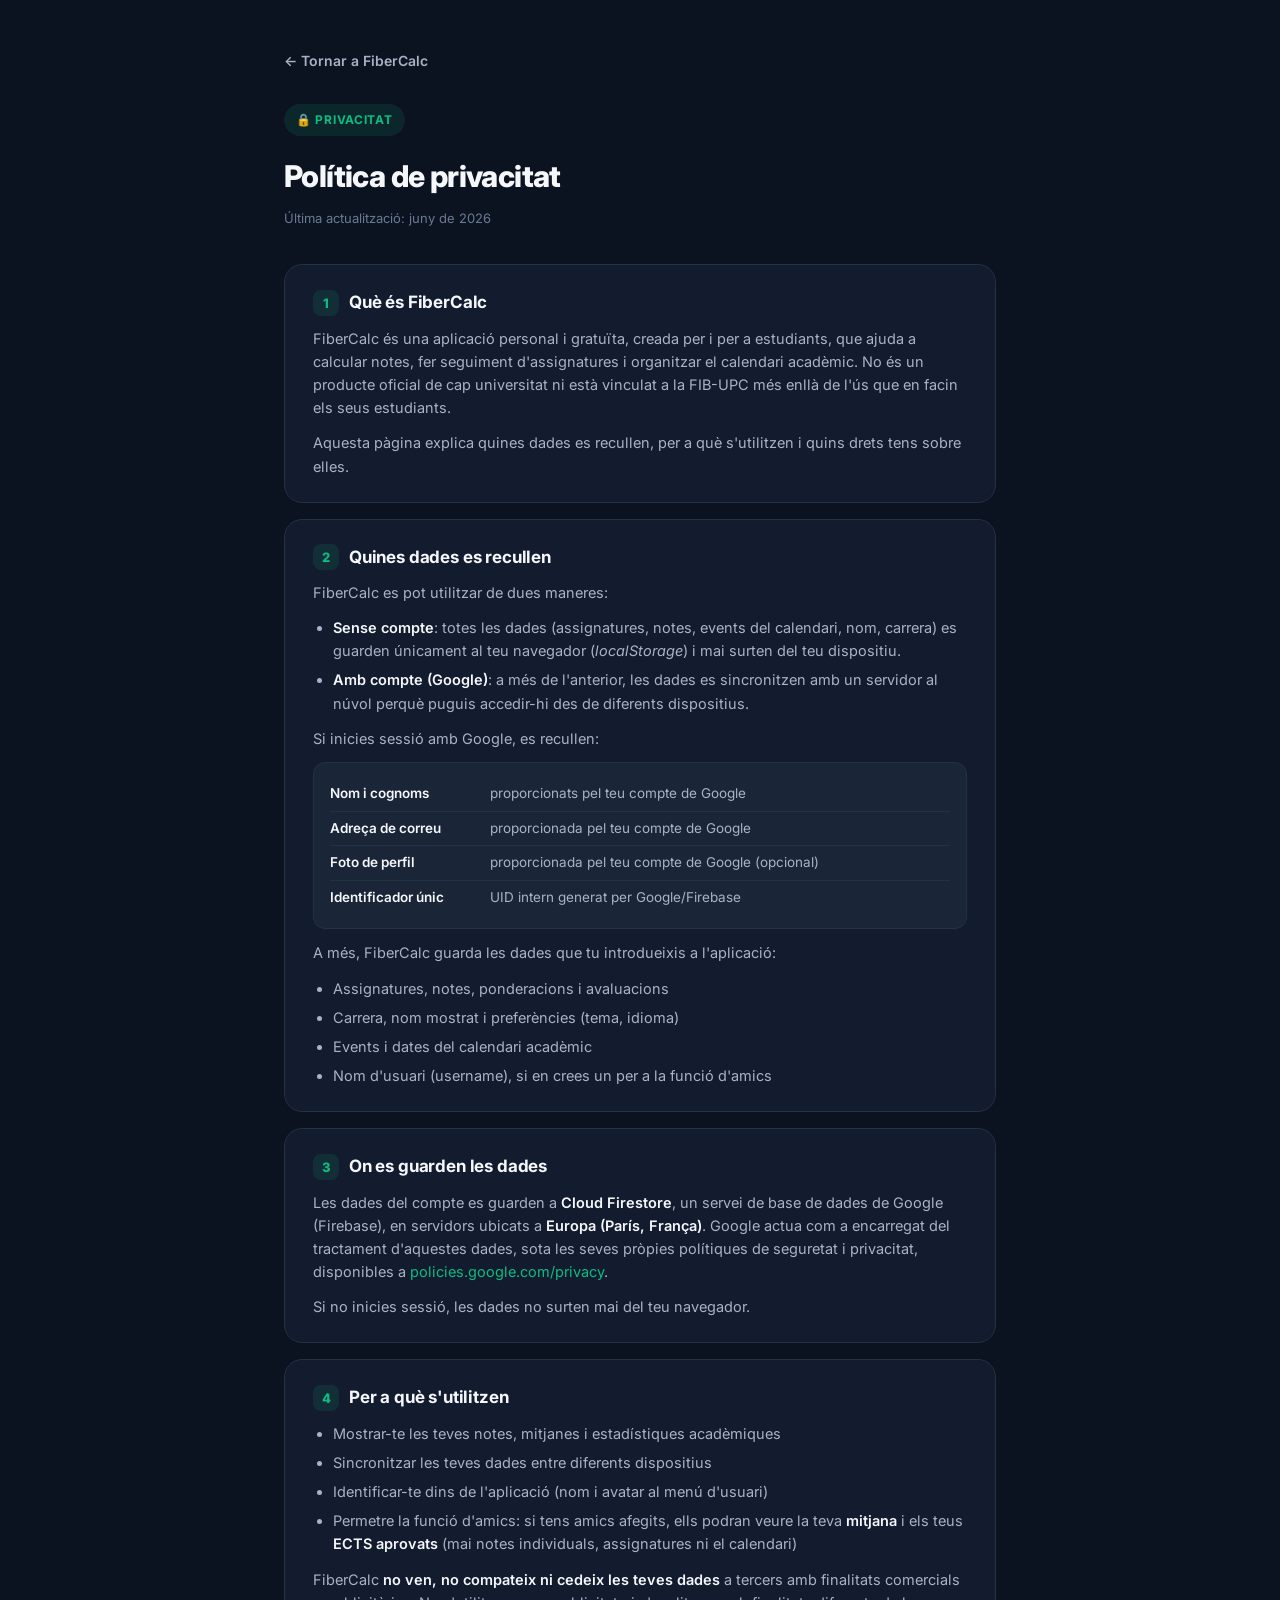
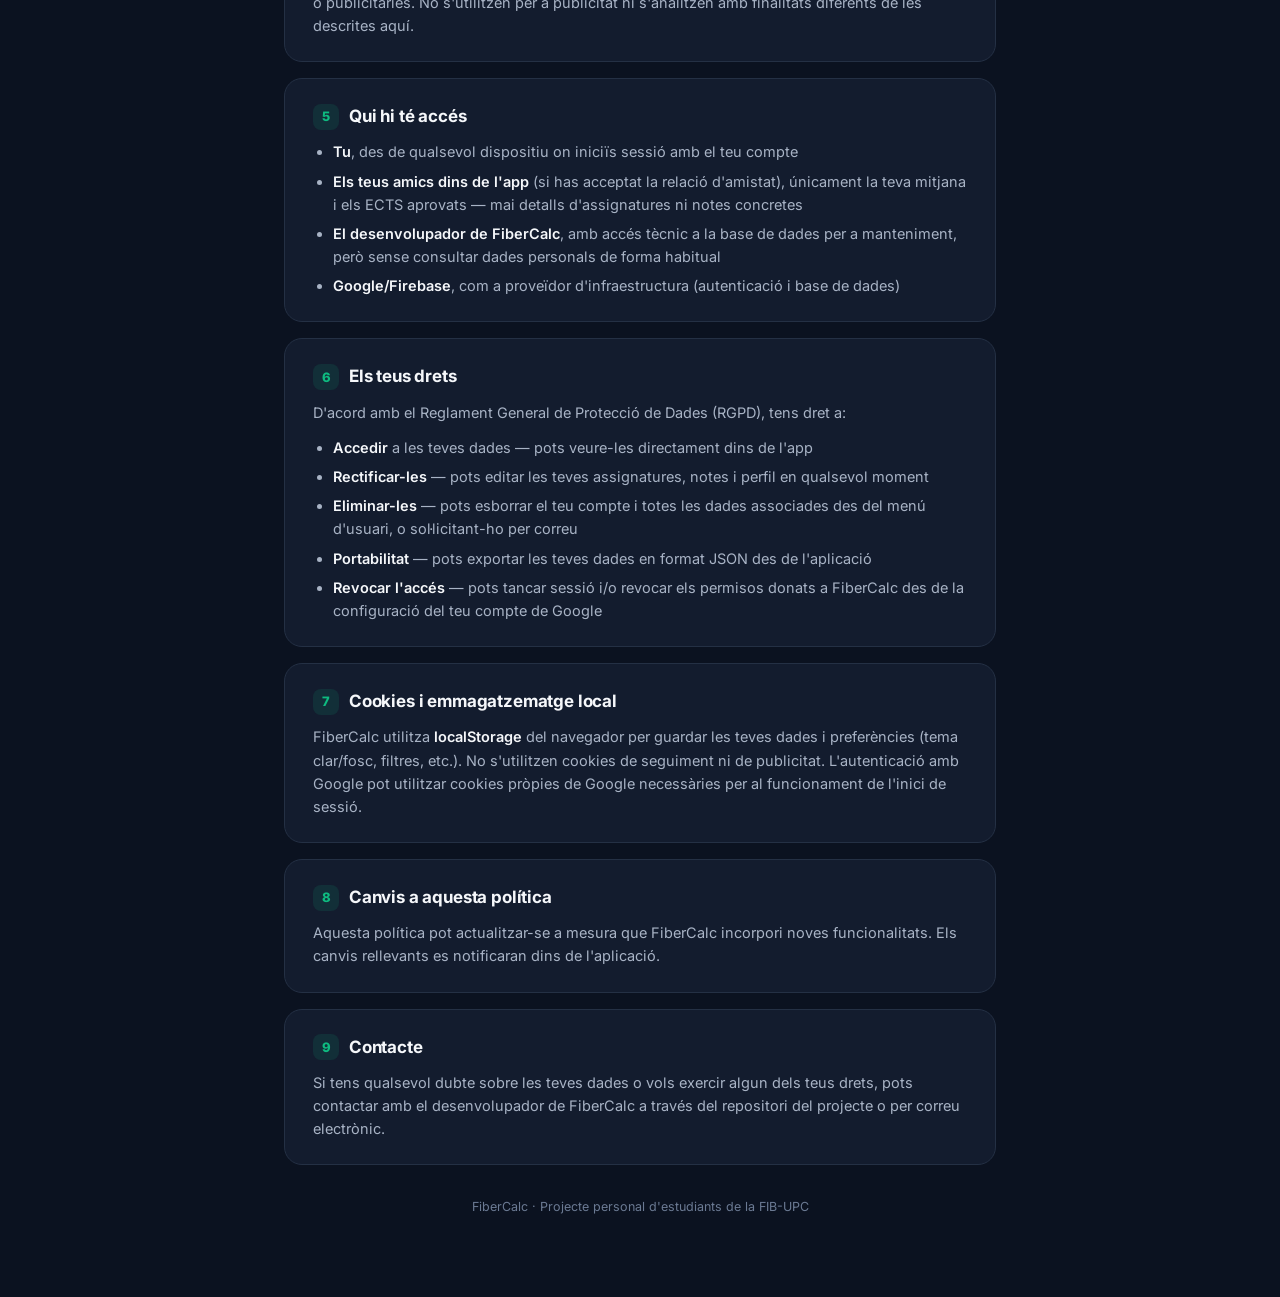
==== privacitat.html @ bd5e59a5 "Add files via upload" ====
<!DOCTYPE html>
<html lang="ca">
<head>
<meta charset="UTF-8" />
<meta name="viewport" content="width=device-width, initial-scale=1.0" />
<title>Política de privacitat — FiberCalc</title>
<link rel="preconnect" href="https://fonts.googleapis.com">
<link rel="preconnect" href="https://fonts.gstatic.com" crossorigin>
<link href="https://fonts.googleapis.com/css2?family=Inter:wght@400;500;600;700;800&display=swap" rel="stylesheet">
<style>
  :root {
    --bg: #0B1220;
    --surface: #131C2E;
    --surface-elev: #1A2538;
    --border: #243044;
    --text-primary: #F5F7FA;
    --text-secondary: #A8B3C5;
    --text-tertiary: #6B7A93;
    --accent: #0EBB80;
    --accent-soft: rgba(14,187,128,0.12);
    --radius-lg: 18px;
    --radius-md: 12px;
  }
  * { box-sizing: border-box; }
  body {
    margin: 0;
    font-family: 'Inter', -apple-system, sans-serif;
    background: var(--bg);
    color: var(--text-primary);
    line-height: 1.6;
    -webkit-font-smoothing: antialiased;
  }
  .wrap {
    max-width: 760px;
    margin: 0 auto;
    padding: 48px 24px 80px;
  }
  .back-link {
    display: inline-flex;
    align-items: center;
    gap: 6px;
    color: var(--text-secondary);
    text-decoration: none;
    font-size: 14px;
    font-weight: 600;
    margin-bottom: 32px;
    transition: color 0.15s;
  }
  .back-link:hover { color: var(--accent); }
  .header { margin-bottom: 36px; }
  .header .badge {
    display: inline-flex;
    align-items: center;
    gap: 8px;
    background: var(--accent-soft);
    color: var(--accent);
    font-size: 12px;
    font-weight: 700;
    text-transform: uppercase;
    letter-spacing: 0.06em;
    padding: 6px 12px;
    border-radius: 999px;
    margin-bottom: 16px;
  }
  h1 {
    font-size: 30px;
    font-weight: 800;
    letter-spacing: -0.02em;
    margin: 0 0 8px;
  }
  .updated {
    font-size: 13px;
    color: var(--text-tertiary);
    margin: 0;
  }
  .card {
    background: var(--surface);
    border: 1px solid var(--border);
    border-radius: var(--radius-lg);
    padding: 24px 28px;
    margin-bottom: 16px;
  }
  h2 {
    font-size: 17px;
    font-weight: 700;
    letter-spacing: -0.01em;
    margin: 0 0 10px;
    display: flex;
    align-items: center;
    gap: 10px;
  }
  h2 .num {
    display: inline-flex;
    align-items: center;
    justify-content: center;
    width: 26px;
    height: 26px;
    border-radius: 8px;
    background: var(--accent-soft);
    color: var(--accent);
    font-size: 13px;
    font-weight: 800;
    flex-shrink: 0;
  }
  p { font-size: 14.5px; color: var(--text-secondary); margin: 0 0 12px; }
  p:last-child { margin-bottom: 0; }
  ul { margin: 0 0 12px; padding-left: 20px; font-size: 14.5px; color: var(--text-secondary); }
  ul:last-child { margin-bottom: 0; }
  li { margin-bottom: 6px; }
  li:last-child { margin-bottom: 0; }
  strong { color: var(--text-primary); font-weight: 600; }
  a { color: var(--accent); text-decoration: none; }
  a:hover { text-decoration: underline; }
  .table-box {
    background: var(--surface-elev);
    border: 1px solid var(--border);
    border-radius: var(--radius-md);
    padding: 14px 16px;
    margin: 12px 0;
    font-size: 13.5px;
  }
  .table-box .row { display: flex; gap: 10px; padding: 6px 0; border-bottom: 1px solid var(--border); }
  .table-box .row:last-child { border-bottom: none; }
  .table-box .row .k { color: var(--text-primary); font-weight: 600; min-width: 150px; flex-shrink: 0; }
  .table-box .row .v { color: var(--text-secondary); }
  .footer-note {
    text-align: center;
    font-size: 12.5px;
    color: var(--text-tertiary);
    margin-top: 32px;
  }
</style>
</head>
<body>
  <div class="wrap">
    <a class="back-link" href="/">← Tornar a FiberCalc</a>

    <div class="header">
      <div class="badge">🔒 Privacitat</div>
      <h1>Política de privacitat</h1>
      <p class="updated">Última actualització: juny de 2026</p>
    </div>

    <div class="card">
      <h2><span class="num">1</span>Què és FiberCalc</h2>
      <p>
        FiberCalc és una aplicació personal i gratuïta, creada per i per a estudiants, que ajuda a calcular notes,
        fer seguiment d'assignatures i organitzar el calendari acadèmic. No és un producte oficial de cap
        universitat ni està vinculat a la FIB-UPC més enllà de l'ús que en facin els seus estudiants.
      </p>
      <p>
        Aquesta pàgina explica quines dades es recullen, per a què s'utilitzen i quins drets tens sobre elles.
      </p>
    </div>

    <div class="card">
      <h2><span class="num">2</span>Quines dades es recullen</h2>
      <p>FiberCalc es pot utilitzar de dues maneres:</p>
      <ul>
        <li><strong>Sense compte</strong>: totes les dades (assignatures, notes, events del calendari, nom, carrera) es guarden únicament al teu navegador (<em>localStorage</em>) i mai surten del teu dispositiu.</li>
        <li><strong>Amb compte (Google)</strong>: a més de l'anterior, les dades es sincronitzen amb un servidor al núvol perquè puguis accedir-hi des de diferents dispositius.</li>
      </ul>
      <p>Si inicies sessió amb Google, es recullen:</p>
      <div class="table-box">
        <div class="row"><div class="k">Nom i cognoms</div><div class="v">proporcionats pel teu compte de Google</div></div>
        <div class="row"><div class="k">Adreça de correu</div><div class="v">proporcionada pel teu compte de Google</div></div>
        <div class="row"><div class="k">Foto de perfil</div><div class="v">proporcionada pel teu compte de Google (opcional)</div></div>
        <div class="row"><div class="k">Identificador únic</div><div class="v">UID intern generat per Google/Firebase</div></div>
      </div>
      <p>A més, FiberCalc guarda les dades que tu introdueixis a l'aplicació:</p>
      <ul>
        <li>Assignatures, notes, ponderacions i avaluacions</li>
        <li>Carrera, nom mostrat i preferències (tema, idioma)</li>
        <li>Events i dates del calendari acadèmic</li>
        <li>Nom d'usuari (username), si en crees un per a la funció d'amics</li>
      </ul>
    </div>

    <div class="card">
      <h2><span class="num">3</span>On es guarden les dades</h2>
      <p>
        Les dades del compte es guarden a <strong>Cloud Firestore</strong>, un servei de base de dades de Google
        (Firebase), en servidors ubicats a <strong>Europa (París, França)</strong>. Google actua com a
        encarregat del tractament d'aquestes dades, sota les seves pròpies polítiques de seguretat i privacitat,
        disponibles a
        <a href="https://policies.google.com/privacy" target="_blank" rel="noopener">policies.google.com/privacy</a>.
      </p>
      <p>
        Si no inicies sessió, les dades no surten mai del teu navegador.
      </p>
    </div>

    <div class="card">
      <h2><span class="num">4</span>Per a què s'utilitzen</h2>
      <ul>
        <li>Mostrar-te les teves notes, mitjanes i estadístiques acadèmiques</li>
        <li>Sincronitzar les teves dades entre diferents dispositius</li>
        <li>Identificar-te dins de l'aplicació (nom i avatar al menú d'usuari)</li>
        <li>Permetre la funció d'amics: si tens amics afegits, ells podran veure la teva <strong>mitjana</strong> i els teus <strong>ECTS aprovats</strong> (mai notes individuals, assignatures ni el calendari)</li>
      </ul>
      <p>
        FiberCalc <strong>no ven, no compateix ni cedeix les teves dades</strong> a tercers amb finalitats
        comercials o publicitàries. No s'utilitzen per a publicitat ni s'analitzen amb finalitats diferents
        de les descrites aquí.
      </p>
    </div>

    <div class="card">
      <h2><span class="num">5</span>Qui hi té accés</h2>
      <ul>
        <li><strong>Tu</strong>, des de qualsevol dispositiu on iniciïs sessió amb el teu compte</li>
        <li><strong>Els teus amics dins de l'app</strong> (si has acceptat la relació d'amistat), únicament la teva mitjana i els ECTS aprovats — mai detalls d'assignatures ni notes concretes</li>
        <li><strong>El desenvolupador de FiberCalc</strong>, amb accés tècnic a la base de dades per a manteniment, però sense consultar dades personals de forma habitual</li>
        <li><strong>Google/Firebase</strong>, com a proveïdor d'infraestructura (autenticació i base de dades)</li>
      </ul>
    </div>

    <div class="card">
      <h2><span class="num">6</span>Els teus drets</h2>
      <p>D'acord amb el Reglament General de Protecció de Dades (RGPD), tens dret a:</p>
      <ul>
        <li><strong>Accedir</strong> a les teves dades — pots veure-les directament dins de l'app</li>
        <li><strong>Rectificar-les</strong> — pots editar les teves assignatures, notes i perfil en qualsevol moment</li>
        <li><strong>Eliminar-les</strong> — pots esborrar el teu compte i totes les dades associades des del menú d'usuari, o sol·licitant-ho per correu</li>
        <li><strong>Portabilitat</strong> — pots exportar les teves dades en format JSON des de l'aplicació</li>
        <li><strong>Revocar l'accés</strong> — pots tancar sessió i/o revocar els permisos donats a FiberCalc des de la configuració del teu compte de Google</li>
      </ul>
    </div>

    <div class="card">
      <h2><span class="num">7</span>Cookies i emmagatzematge local</h2>
      <p>
        FiberCalc utilitza <strong>localStorage</strong> del navegador per guardar les teves dades i preferències
        (tema clar/fosc, filtres, etc.). No s'utilitzen cookies de seguiment ni de publicitat. L'autenticació amb
        Google pot utilitzar cookies pròpies de Google necessàries per al funcionament de l'inici de sessió.
      </p>
    </div>

    <div class="card">
      <h2><span class="num">8</span>Canvis a aquesta política</h2>
      <p>
        Aquesta política pot actualitzar-se a mesura que FiberCalc incorpori noves funcionalitats. Els canvis
        rellevants es notificaran dins de l'aplicació.
      </p>
    </div>

    <div class="card">
      <h2><span class="num">9</span>Contacte</h2>
      <p>
        Si tens qualsevol dubte sobre les teves dades o vols exercir algun dels teus drets, pots contactar
        amb el desenvolupador de FiberCalc a través del repositori del projecte o per correu electrònic.
      </p>
    </div>

    <p class="footer-note">FiberCalc · Projecte personal d'estudiants de la FIB-UPC</p>
  </div>
</body>
</html>
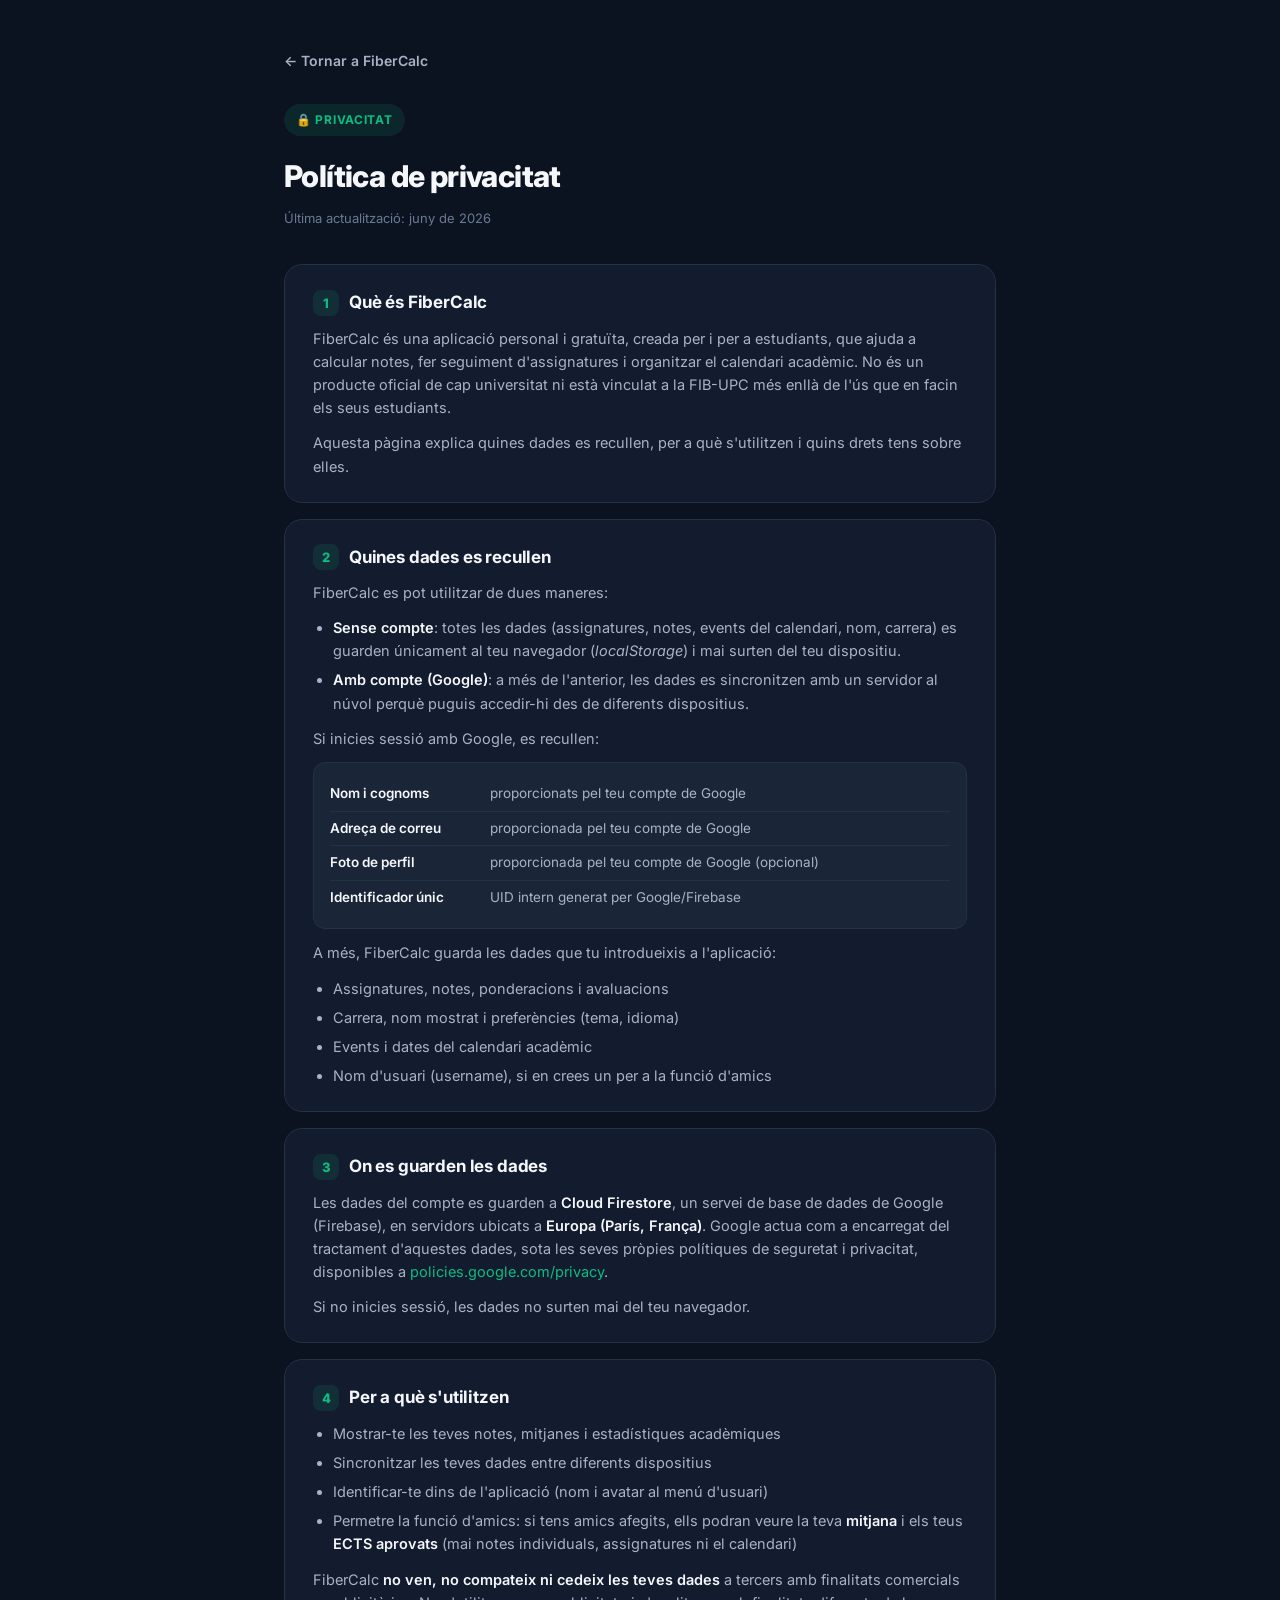
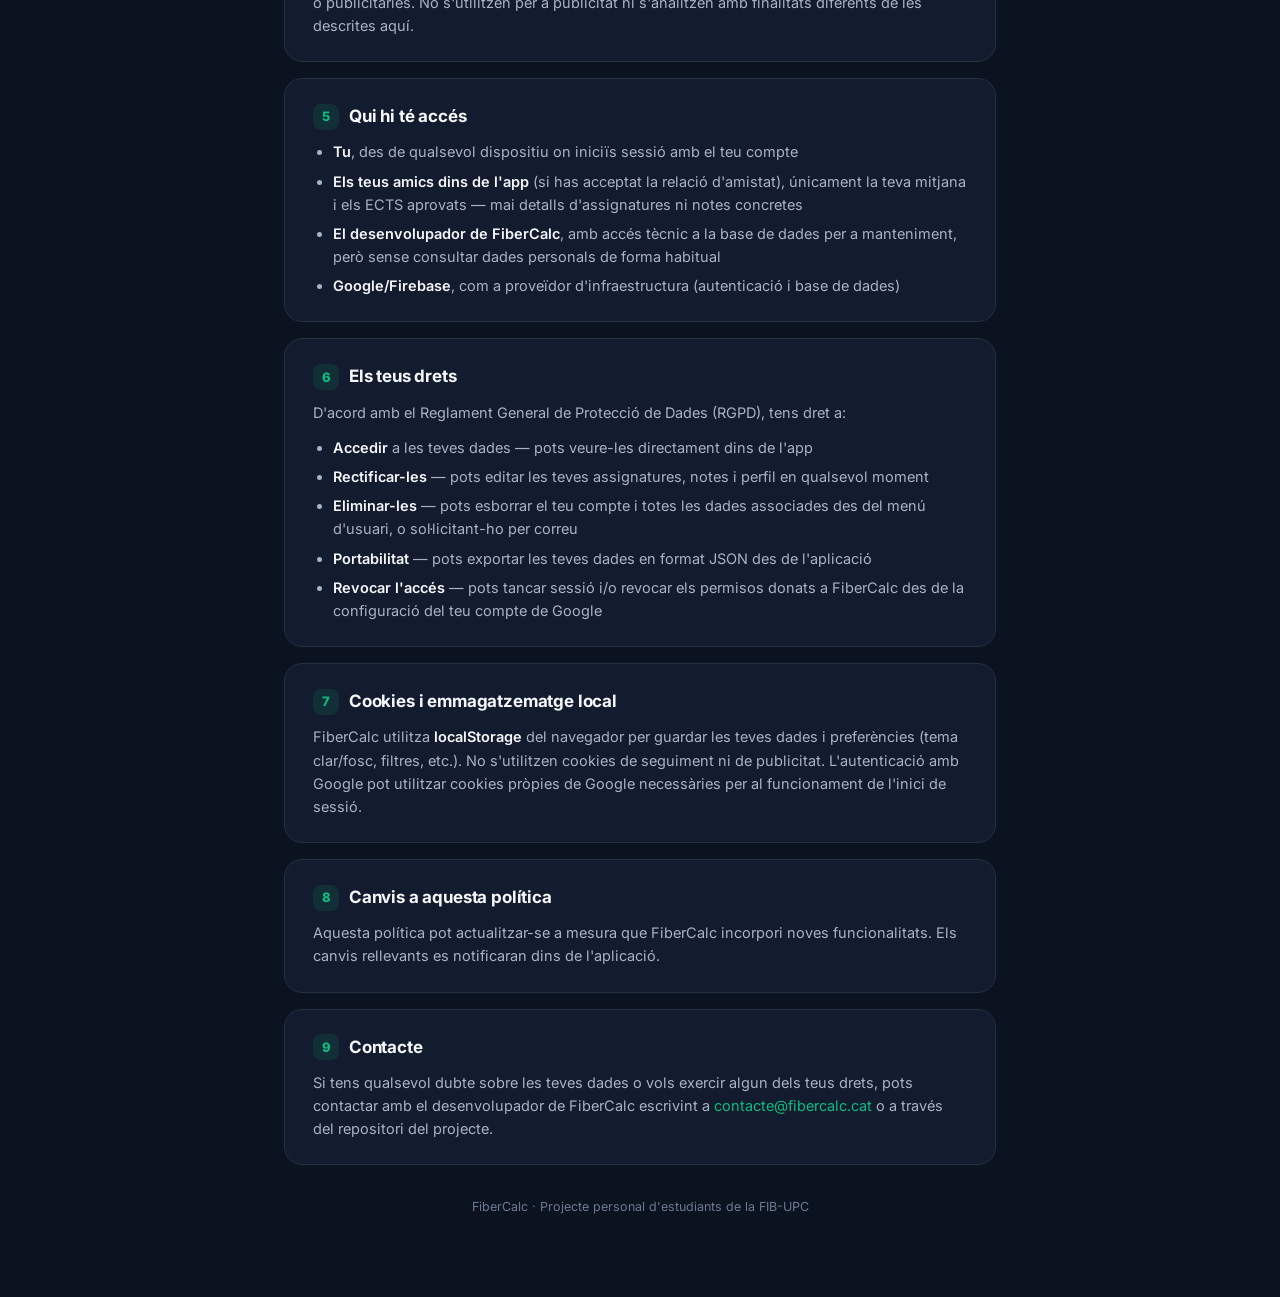
==== commit a1445ef5: "Afegeix correu de contacte al peu, avís legal i política de privacitat Co-Authored-By: Claude Sonnet" ====
--- a/privacitat.html
+++ b/privacitat.html
@@ -4,6 +4,10 @@
 <meta charset="UTF-8" />
 <meta name="viewport" content="width=device-width, initial-scale=1.0" />
 <title>Política de privacitat — FiberCalc</title>
+<link rel="icon" type="image/svg+xml" href="logo.svg">
+<link rel="icon" type="image/png" sizes="32x32" href="favicon-32.png">
+<link rel="apple-touch-icon" href="apple-touch-icon.png">
+<meta name="theme-color" content="#0EBB80">
 <link rel="preconnect" href="https://fonts.googleapis.com">
 <link rel="preconnect" href="https://fonts.gstatic.com" crossorigin>
 <link href="https://fonts.googleapis.com/css2?family=Inter:wght@400;500;600;700;800&display=swap" rel="stylesheet">
@@ -248,7 +252,7 @@
       <h2><span class="num">9</span>Contacte</h2>
       <p>
         Si tens qualsevol dubte sobre les teves dades o vols exercir algun dels teus drets, pots contactar
-        amb el desenvolupador de FiberCalc a través del repositori del projecte o per correu electrònic.
+        amb el desenvolupador de FiberCalc escrivint a <a href="mailto:contacte@fibercalc.cat">contacte@fibercalc.cat</a> o a través del repositori del projecte.
       </p>
     </div>
 
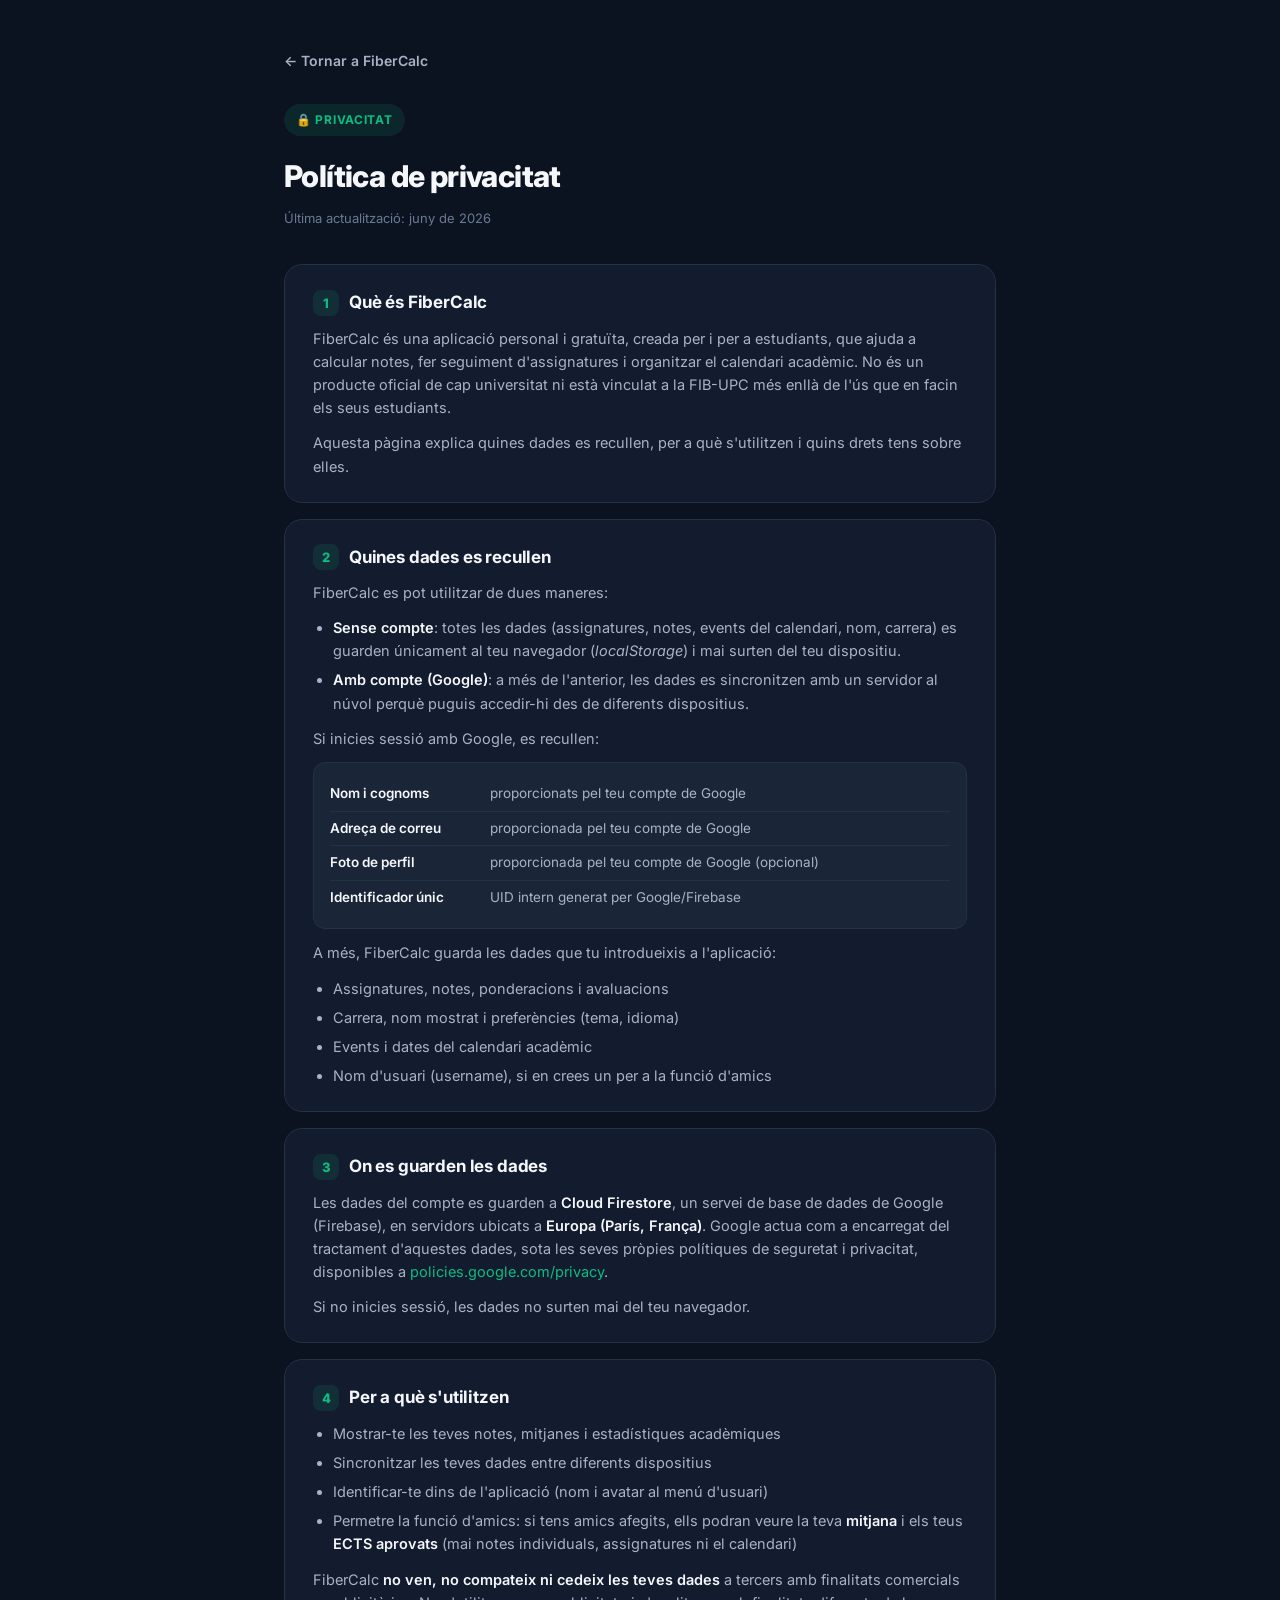
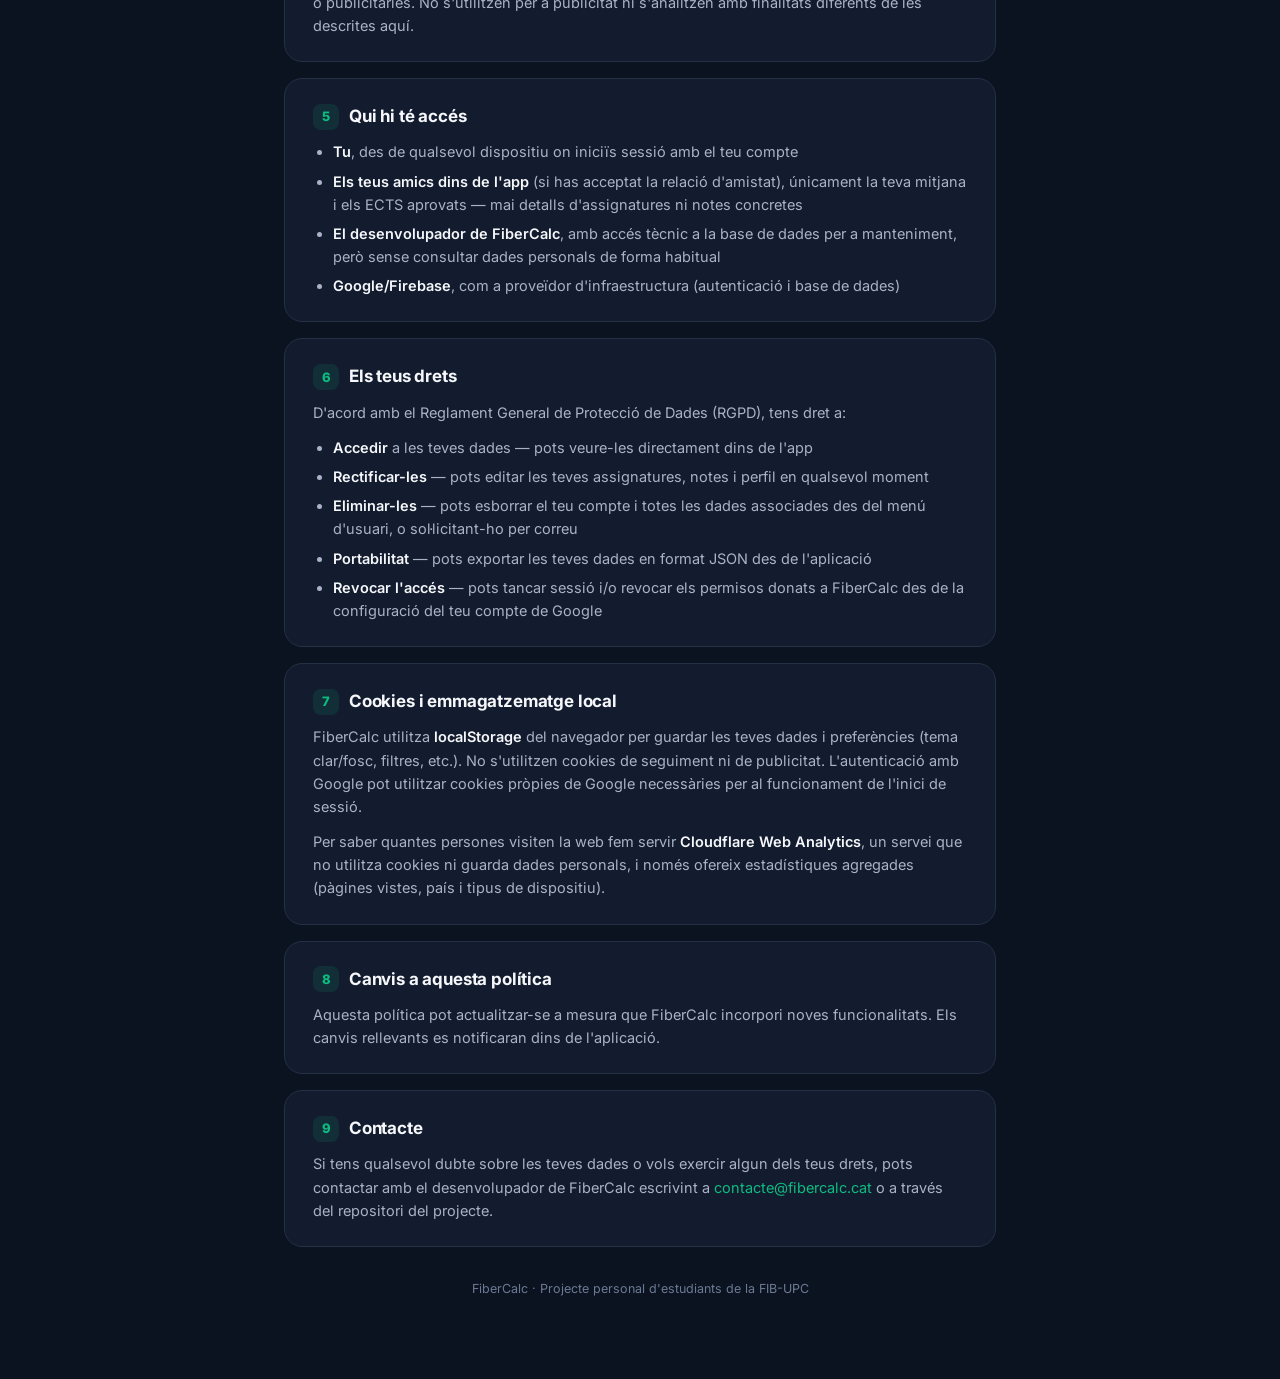
==== commit 218fd61b: "Afegeix Cloudflare Web Analytics i ho explica a l'avís legal i privacitat Co-Authored-By: Claude Son" ====
--- a/privacitat.html
+++ b/privacitat.html
@@ -238,6 +238,10 @@
         (tema clar/fosc, filtres, etc.). No s'utilitzen cookies de seguiment ni de publicitat. L'autenticació amb
         Google pot utilitzar cookies pròpies de Google necessàries per al funcionament de l'inici de sessió.
       </p>
+      <p>
+        Per saber quantes persones visiten la web fem servir <strong>Cloudflare Web Analytics</strong>, un servei que no
+        utilitza cookies ni guarda dades personals, i només ofereix estadístiques agregades (pàgines vistes, país i tipus de dispositiu).
+      </p>
     </div>
 
     <div class="card">
